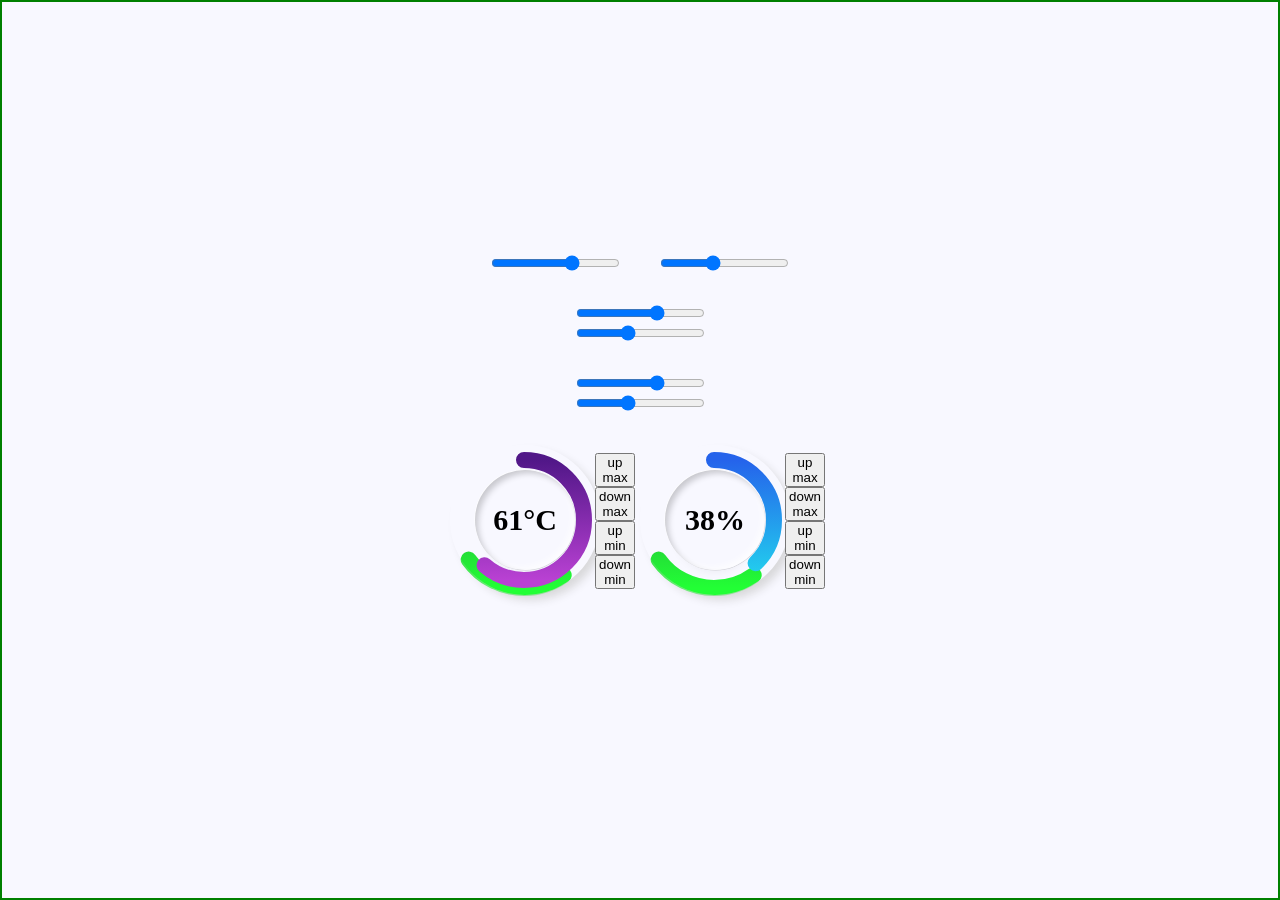
==== Biltong Maker/index.html @ a5699540 "Fixed flex and added safe range settings" ====
<!DOCTYPE html>
<html lang="en">
<head>
    <meta charset="UTF-8">
    <meta name="viewport" content="width=device-width, initial-scale=1.0">
    <title>Radial Progress Bar</title>

    <link rel="stylesheet" href="styles.css">
    <script defer src="script.js"></script>
</head>

<body>
    <div class="controls">
        <div class="control">
            <input
                type="range"
                min="0.01"
                max="100.5"
                value="65"
                class="slider"
                id="slider1">
        </div>

        <div class="control">
            <input
                type="range"
                min="0.01"
                max="100.5"
                value="40"
                class="slider"
                id="slider2">
        </div>
    </div>
    
    <div class="controlsMin">
        <div class="control">
            <input
                type="range"
                min="0.01"
                max="100.5"
                value="65"
                class="slider"
                id="slider1-2">
        </div>

        <div class="control">
            <input
                type="range"
                min="0.01"
                max="100.5"
                value="40"
                class="slider"
                id="slider2-2">
        </div>
    </div>
    
    <div class="controlsMin">
        <div class="control">
            <input
                type="range"
                min="0.01"
                max="100.5"
                value="65"
                class="slider"
                id="slider1-3">
        </div>

        <div class="control">
            <input
                type="range"
                min="0.01"
                max="100.5"
                value="40"
                class="slider"
                id="slider2-3">
        </div>
    </div>

    <div class="bars">
        <div class="main-progress">
            <div class="skill" data-index="0">

                <div class="outer">
                    <div class="inner">
                        <div class="number">65%</div>
                    </div>
                </div>

                <svg class="progress-svg" xmlns="http://www.w3.org/2000/svg" width="200" height="200" viewBox="0 0 200 200">
                    <defs>
                        <linearGradient id="GradientColor1">
                            <stop offset="0%" stop-color="#b941d3"/>
                            <stop offset="100%" stop-color="#511788"/>
                        </linearGradient>
                    </defs>

                    <circle
                        cx="100"
                        cy="100"
                        r="75"
                        stroke-linecap="round"
                        stroke="url(#GradientColor1)"/>
                </svg>
				
				<svg class="safe-svg" xmlns="http://www.w3.org/2000/svg" width="200" height="200" viewBox="0 0 200 200">
                    <defs>
                        <linearGradient id="GradientColorSafe1">
                            <stop offset="0%" stop-color="#22ff35"/>
                            <stop offset="100%" stop-color="#27843c"/>
                        </linearGradient>
                    </defs>

                    <circle
						cx="100"
						cy="100"
						r="85"
						stroke-linecap="round"
						stroke="url(#GradientColorSafe1)"/>
                </svg>
            </div>
            
            <div class="progressControls">
                <button class="upMax">up max</button>
                <button class="downMax">down max</button>
                <button class="upMin">up min</button>
                <button class="downMin">down min</button>
            </div>
        </div>

        <div class="main-progress">         
            <div class="skill" data-index="1"> 
                <div class="outer">
                    <div class="inner">
                        <div class="number">40%</div>
                    </div>
                </div>

                <svg class="progress-svg" xmlns="http://www.w3.org/2000/svg"
                     width="200" height="200" viewBox="0 0 200 200">

                    <defs>
                        <linearGradient id="GradientColor2">
                            <stop offset="0%" stop-color="#22d3ee"/>
                            <stop offset="100%" stop-color="#2563eb"/>
                        </linearGradient>
                    </defs>

                    <circle
                        cx="100"
                        cy="100"
                        r="75"
                        stroke-linecap="round"
                        stroke="url(#GradientColor2)"/>
                </svg>

                <svg class="safe-svg" xmlns="http://www.w3.org/2000/svg"
                     width="200" height="200" viewBox="0 0 200 200">

                    <defs>
                        <linearGradient id="GradientColorSafe2">
                            <stop offset="0%" stop-color="#22ff35"/>
                            <stop offset="100%" stop-color="#27843c"/>
                        </linearGradient>
                    </defs>

                    <circle
                        cx="100"
                        cy="100"
                        r="85"
                        stroke-linecap="round"
                        stroke="url(#GradientColorSafe2)"/>
                </svg>
            </div>
            
            <div class="progressControls">
                <button class="upMax">up max</button>
                <button class="downMax">down max</button>
                <button class="upMin">up min</button>
                <button class="downMin">down min</button>
            </div>
        </div>
    </div>
</body>
</html>
---- Biltong Maker/styles.css ----
*{
    margin: 0;
    padding: 0;
    box-sizing: border-box;
}

body
{
    border: 2px solid green;
    background-color: ghostwhite;
    height: 100vh;
    display: flex;
    flex-direction: column;
    align-items: center;
    justify-content: center;
    gap: 30px;
}

.controls
{
    display: flex;
    gap: 40px;
}

.bars
{
    display: flex;
    flex-wrap: wrap;
    justify-self: center;
    align-items: center;
    justify-content: center;
}

.progressbar
{
    display: flex;
    flex-direction: column;
    align-items: center;
    gap: 10px;
}

.skill{
    width: 110px;
    height: 200px;
    position: relative;
    overflow: visible;
}

.skill svg{
    position: absolute;
    width: 160px;
    height: 160px;
    transform: rotate(-90deg) translateX(5px) translateY(-6px);
}

.skill .progress-svg{
    z-index: 3;
}

.skill .safe-svg{
    z-index: 1;
}

.outer
{
    width: 150px;
    height: 150px;

    display: flex;
    justify-content: center;
    align-items: center;

    border-radius: 50%;
    position: absolute;
    z-index: 2;

    box-shadow:
        6px 6px 10px -1px rgba(0,0,0,0.15),
        6px 6px 10px -1px rgba(255,255,255,0.7);
}

.inner
{
    height: 100px;
    width: 100px;
    border-radius: 50%;
    display: flex;
    align-items: center;
    justify-content: center;
    box-shadow:
        inset 4px 4px 6px -1px rgba(0,0,0,0.2), 
        inset -4px -4px 6px -1px rgba(255,255,255,0.7), 
        -0.5px -0.5px 0px rgba(255,255,255,1), 
        0.5px 0.5px 0px rgba(0,0,0,0.15),
        0px 12px 10px -10px rgba(0,0,0,0.05);
}

.number{
    font-weight: 600;
    color: black;
    font-size: 30px;
}


circle{
    fill: none;
    stroke-width: 20px;
    stroke-dasharray: 440;
    stroke-dashoffset: 440;
    stroke-linecap: round;
    justify-content: center;
}

.main-progress
{
    display: flex;
    width: 190px;
}

.progressControls {   
    width: 40px;
    height: 60px;
    z-index: 3;
    border-radius: 10%;
    background-color: white;
    transform: translateX(35px) translateY(8px);
}
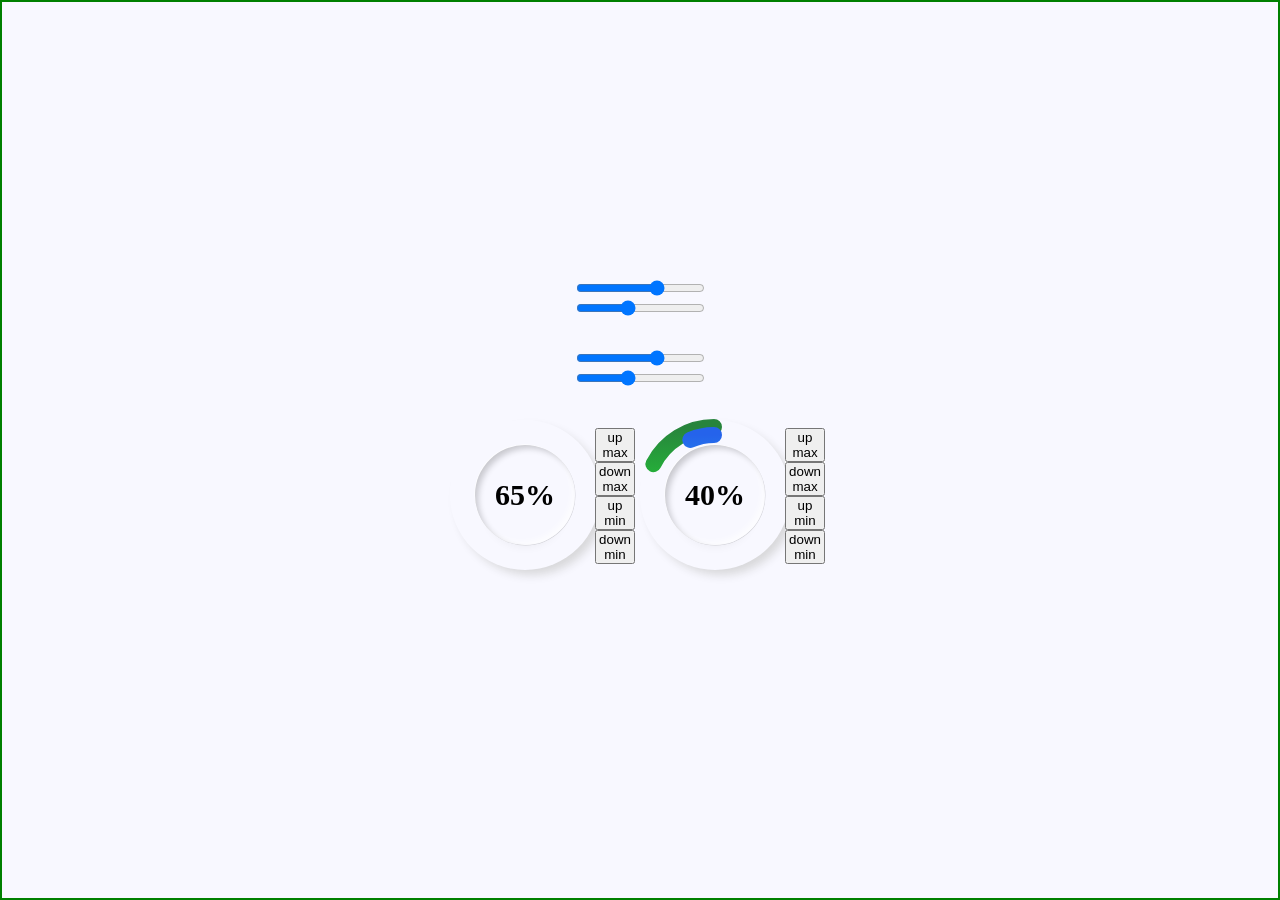
==== commit 104298a1: "Working on it responding to data out of range" ====
--- a/Biltong Maker/index.html
+++ b/Biltong Maker/index.html
@@ -10,28 +10,6 @@
 </head>
 
 <body>
-    <div class="controls">
-        <div class="control">
-            <input
-                type="range"
-                min="0.01"
-                max="100.5"
-                value="65"
-                class="slider"
-                id="slider1">
-        </div>
-
-        <div class="control">
-            <input
-                type="range"
-                min="0.01"
-                max="100.5"
-                value="40"
-                class="slider"
-                id="slider2">
-        </div>
-    </div>
-    
     <div class="controlsMin">
         <div class="control">
             <input
--- a/Biltong Maker/styles.css
+++ b/Biltong Maker/styles.css
@@ -90,9 +90,9 @@
     box-shadow:
         inset 4px 4px 6px -1px rgba(0,0,0,0.2), 
         inset -4px -4px 6px -1px rgba(255,255,255,0.7), 
-        -0.5px -0.5px 0px rgba(255,255,255,1), 
-        0.5px 0.5px 0px rgba(0,0,0,0.15),
-        0px 12px 10px -10px rgba(0,0,0,0.05);
+        -0.5px -0.5px 0 rgba(255,255,255,1), 
+        0.5px 0.5px 0 rgba(0,0,0,0.15),
+        0 12px 10px -10px rgba(0,0,0,0.05);
 }
 
 .number{
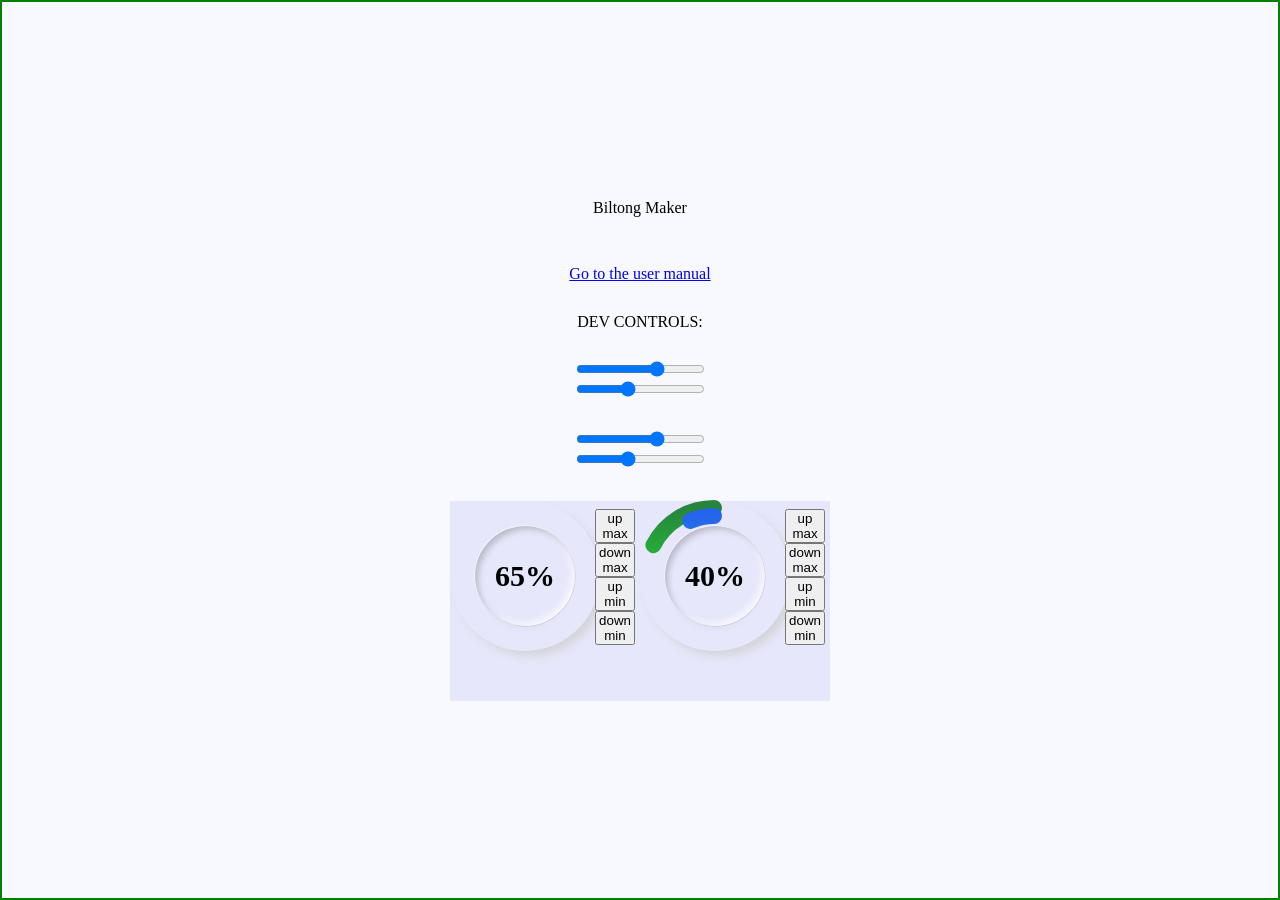
==== commit 2ce5ea14: "Added second page, user manual" ====
--- a/Biltong Maker/index.html
+++ b/Biltong Maker/index.html
@@ -4,13 +4,18 @@
     <meta charset="UTF-8">
     <meta name="viewport" content="width=device-width, initial-scale=1.0">
     <title>Radial Progress Bar</title>
-
+<!-- HAN COMMENT - what are the stylesheet and javascript links for & what does defer do for when the javascript file is read vs html file - HAN COMMENT -->
     <link rel="stylesheet" href="styles.css">
     <script defer src="script.js"></script>
 </head>
 
 <body>
+    Biltong Maker
+    <br><br>
+    <a href="usermanual.html">Go to the user manual</a>
+    DEV CONTROLS:
     <div class="controlsMin">
+		<!-- HAN COMMENT - what is this slider for? - HAN COMMENT -->
         <div class="control">
             <input
                 type="range"
@@ -20,7 +25,7 @@
                 class="slider"
                 id="slider1-2">
         </div>
-
+<!-- HAN COMMENT - what is this slider for? - HAN COMMENT -->
         <div class="control">
             <input
                 type="range"
@@ -33,6 +38,7 @@
     </div>
     
     <div class="controlsMin">
+		<!-- HAN COMMENT - what is this slider for? - HAN COMMENT -->
         <div class="control">
             <input
                 type="range"
@@ -42,7 +48,7 @@
                 class="slider"
                 id="slider1-3">
         </div>
-
+<!-- HAN COMMENT - what is this slider for? - HAN COMMENT -->
         <div class="control">
             <input
                 type="range"
@@ -54,6 +60,7 @@
         </div>
     </div>
 
+	<!-- HAN COMMENT - either a big comment here explaining the bars or several to explain the main-progress sections - HAN COMMENT -->
     <div class="bars">
         <div class="main-progress">
             <div class="skill" data-index="0">
@@ -159,4 +166,4 @@
         </div>
     </div>
 </body>
-</html>+</html>
--- a/Biltong Maker/styles.css
+++ b/Biltong Maker/styles.css
@@ -1,3 +1,6 @@
+/*
+HAN COMMENT I would do some comments for larger blocks of code, so a big comment saying what circle, main progress, etc are all styling
+*/
 *{
     margin: 0;
     padding: 0;
@@ -24,6 +27,7 @@
 
 .bars
 {
+    background-color: rgba(0,0,200,0.07);
     display: flex;
     flex-wrap: wrap;
     justify-self: center;
@@ -124,4 +128,4 @@
     border-radius: 10%;
     background-color: white;
     transform: translateX(35px) translateY(8px);
-}+}
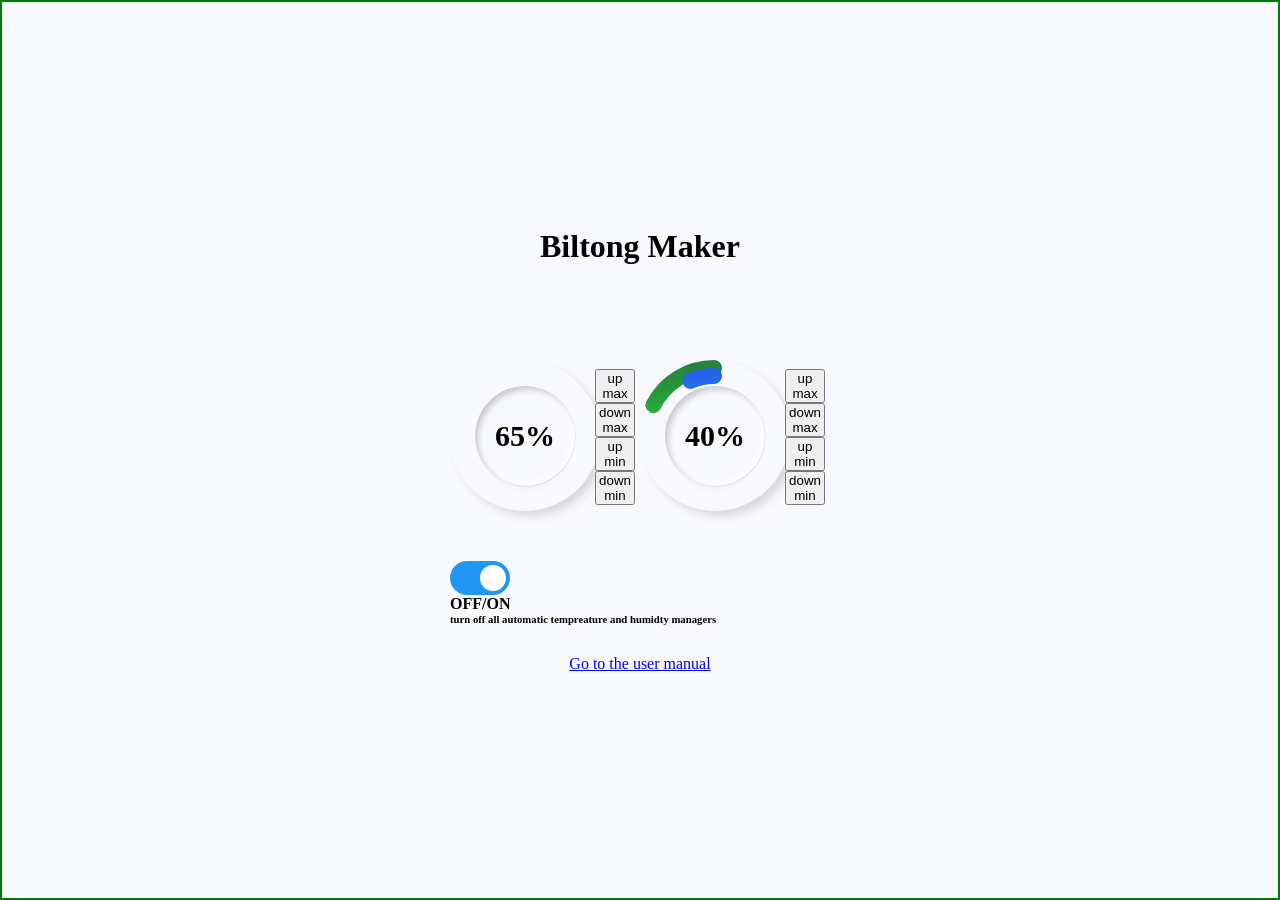
==== commit e044f8d4: "Added in on/off button NOT FUNCTIONAL YET" ====
--- a/Biltong Maker/index.html
+++ b/Biltong Maker/index.html
@@ -10,13 +10,12 @@
 </head>
 
 <body>
-    Biltong Maker
+    <h1>Biltong Maker</h1>
     <br><br>
-    <a href="usermanual.html">Go to the user manual</a>
-    DEV CONTROLS:
+    <!--DEV CONTROLS:
     <div class="controlsMin">
 		<!-- HAN COMMENT - what is this slider for? - HAN COMMENT -->
-        <div class="control">
+        <!--<div class="control">
             <input
                 type="range"
                 min="0.01"
@@ -26,7 +25,7 @@
                 id="slider1-2">
         </div>
 <!-- HAN COMMENT - what is this slider for? - HAN COMMENT -->
-        <div class="control">
+        <!--<div class="control">
             <input
                 type="range"
                 min="0.01"
@@ -39,7 +38,7 @@
     
     <div class="controlsMin">
 		<!-- HAN COMMENT - what is this slider for? - HAN COMMENT -->
-        <div class="control">
+        <!--<div class="control">
             <input
                 type="range"
                 min="0.01"
@@ -49,7 +48,7 @@
                 id="slider1-3">
         </div>
 <!-- HAN COMMENT - what is this slider for? - HAN COMMENT -->
-        <div class="control">
+        <!--<div class="control">
             <input
                 type="range"
                 min="0.01"
@@ -58,112 +57,124 @@
                 class="slider"
                 id="slider2-3">
         </div>
-    </div>
+    </div> -->
+    
+    <div>
+        <!-- HAN COMMENT - either a big comment here explaining the bars or several to explain the main-progress sections - HAN COMMENT -->
+        <div class="bars">
+            <div class="main-progress">
+                <div class="skill" data-index="0">
 
-	<!-- HAN COMMENT - either a big comment here explaining the bars or several to explain the main-progress sections - HAN COMMENT -->
-    <div class="bars">
-        <div class="main-progress">
-            <div class="skill" data-index="0">
+                    <div class="outer">
+                        <div class="inner">
+                            <div class="number">65%</div>
+                        </div>
+                    </div>
 
-                <div class="outer">
-                    <div class="inner">
-                        <div class="number">65%</div>
-                    </div>
+                    <svg class="progress-svg" xmlns="http://www.w3.org/2000/svg" width="200" height="200" viewBox="0 0 200 200">
+                        <defs>
+                            <linearGradient id="GradientColor1">
+                                <stop offset="0%" stop-color="#b941d3"/>
+                                <stop offset="100%" stop-color="#511788"/>
+                            </linearGradient>
+                        </defs>
+
+                        <circle
+                            cx="100"
+                            cy="100"
+                            r="75"
+                            stroke-linecap="round"
+                            stroke="url(#GradientColor1)"/>
+                    </svg>
+
+                    <svg class="safe-svg" xmlns="http://www.w3.org/2000/svg" width="200" height="200" viewBox="0 0 200 200">
+                        <defs>
+                            <linearGradient id="GradientColorSafe1">
+                                <stop offset="0%" stop-color="#22ff35"/>
+                                <stop offset="100%" stop-color="#27843c"/>
+                            </linearGradient>
+                        </defs>
+
+                        <circle
+                            cx="100"
+                            cy="100"
+                            r="85"
+                            stroke-linecap="round"
+                            stroke="url(#GradientColorSafe1)"/>
+                    </svg>
                 </div>
 
-                <svg class="progress-svg" xmlns="http://www.w3.org/2000/svg" width="200" height="200" viewBox="0 0 200 200">
-                    <defs>
-                        <linearGradient id="GradientColor1">
-                            <stop offset="0%" stop-color="#b941d3"/>
-                            <stop offset="100%" stop-color="#511788"/>
-                        </linearGradient>
-                    </defs>
+                <div class="progressControls">
+                    <button class="upMax">up max</button>
+                    <button class="downMax">down max</button>
+                    <button class="upMin">up min</button>
+                    <button class="downMin">down min</button>
+                </div>
+            </div>
 
-                    <circle
-                        cx="100"
-                        cy="100"
-                        r="75"
-                        stroke-linecap="round"
-                        stroke="url(#GradientColor1)"/>
-                </svg>
-				
-				<svg class="safe-svg" xmlns="http://www.w3.org/2000/svg" width="200" height="200" viewBox="0 0 200 200">
-                    <defs>
-                        <linearGradient id="GradientColorSafe1">
-                            <stop offset="0%" stop-color="#22ff35"/>
-                            <stop offset="100%" stop-color="#27843c"/>
-                        </linearGradient>
-                    </defs>
+            <div class="main-progress">         
+                <div class="skill" data-index="1"> 
+                    <div class="outer">
+                        <div class="inner">
+                            <div class="number">40%</div>
+                        </div>
+                    </div>
 
-                    <circle
-						cx="100"
-						cy="100"
-						r="85"
-						stroke-linecap="round"
-						stroke="url(#GradientColorSafe1)"/>
-                </svg>
-            </div>
-            
-            <div class="progressControls">
-                <button class="upMax">up max</button>
-                <button class="downMax">down max</button>
-                <button class="upMin">up min</button>
-                <button class="downMin">down min</button>
+                    <svg class="progress-svg" xmlns="http://www.w3.org/2000/svg"
+                         width="200" height="200" viewBox="0 0 200 200">
+
+                        <defs>
+                            <linearGradient id="GradientColor2">
+                                <stop offset="0%" stop-color="#22d3ee"/>
+                                <stop offset="100%" stop-color="#2563eb"/>
+                            </linearGradient>
+                        </defs>
+
+                        <circle
+                            cx="100"
+                            cy="100"
+                            r="75"
+                            stroke-linecap="round"
+                            stroke="url(#GradientColor2)"/>
+                    </svg>
+
+                    <svg class="safe-svg" xmlns="http://www.w3.org/2000/svg"
+                         width="200" height="200" viewBox="0 0 200 200">
+
+                        <defs>
+                            <linearGradient id="GradientColorSafe2">
+                                <stop offset="0%" stop-color="#22ff35"/>
+                                <stop offset="100%" stop-color="#27843c"/>
+                            </linearGradient>
+                        </defs>
+
+                        <circle
+                            cx="100"
+                            cy="100"
+                            r="85"
+                            stroke-linecap="round"
+                            stroke="url(#GradientColorSafe2)"/>
+                    </svg>
+                </div>
+
+                <div class="progressControls">
+                    <button class="upMax">up max</button>
+                    <button class="downMax">down max</button>
+                    <button class="upMin">up min</button>
+                    <button class="downMin">down min</button>
+                </div>
             </div>
         </div>
-
-        <div class="main-progress">         
-            <div class="skill" data-index="1"> 
-                <div class="outer">
-                    <div class="inner">
-                        <div class="number">40%</div>
-                    </div>
-                </div>
-
-                <svg class="progress-svg" xmlns="http://www.w3.org/2000/svg"
-                     width="200" height="200" viewBox="0 0 200 200">
-
-                    <defs>
-                        <linearGradient id="GradientColor2">
-                            <stop offset="0%" stop-color="#22d3ee"/>
-                            <stop offset="100%" stop-color="#2563eb"/>
-                        </linearGradient>
-                    </defs>
-
-                    <circle
-                        cx="100"
-                        cy="100"
-                        r="75"
-                        stroke-linecap="round"
-                        stroke="url(#GradientColor2)"/>
-                </svg>
-
-                <svg class="safe-svg" xmlns="http://www.w3.org/2000/svg"
-                     width="200" height="200" viewBox="0 0 200 200">
-
-                    <defs>
-                        <linearGradient id="GradientColorSafe2">
-                            <stop offset="0%" stop-color="#22ff35"/>
-                            <stop offset="100%" stop-color="#27843c"/>
-                        </linearGradient>
-                    </defs>
-
-                    <circle
-                        cx="100"
-                        cy="100"
-                        r="85"
-                        stroke-linecap="round"
-                        stroke="url(#GradientColorSafe2)"/>
-                </svg>
-            </div>
-            
-            <div class="progressControls">
-                <button class="upMax">up max</button>
-                <button class="downMax">down max</button>
-                <button class="upMin">up min</button>
-                <button class="downMin">down min</button>
-            </div>
+    
+        <div>
+            <label class="toggle-switch">
+                  <input type="checkbox" id="toggle-trigger" checked>
+                  <span class="slider"></span>
+            </label>
+            <h4>OFF/ON</h4>  <h6>turn off all automatic tempreature and humidty managers</h6>
         </div>
     </div>
+    
+    <a href="usermanual.html">Go to the user manual</a>
 </body>
 </html>
--- a/Biltong Maker/styles.css
+++ b/Biltong Maker/styles.css
@@ -27,7 +27,6 @@
 
 .bars
 {
-    background-color: rgba(0,0,200,0.07);
     display: flex;
     flex-wrap: wrap;
     justify-self: center;
@@ -129,3 +128,60 @@
     background-color: white;
     transform: translateX(35px) translateY(8px);
 }
+
+/* Container for the toggle switch */
+.toggle-switch {
+  position: relative;
+  display: inline-block;
+  width: 60px;
+  height: 34px;
+}
+
+/* Hide the default browser checkbox */
+.toggle-switch input {
+  opacity: 0;
+  width: 0;
+  height: 0;
+}
+
+/* The slider track background */
+.slider {
+  position: absolute;
+  cursor: pointer;
+  top: 0;
+  left: 0;
+  right: 0;
+  bottom: 0;
+  background-color: #ccc;
+  border-radius: 34px;
+  transition: background-color 0.3s ease;
+}
+
+/* The circular thumb (the moving knob) */
+.slider::before {
+  content: "";
+  position: absolute;
+  height: 26px;
+  width: 26px;
+  left: 4px;
+  bottom: 4px;
+  background-color: white;
+  border-radius: 50%;
+  transition: transform 0.3s ease;
+}
+
+/* Background color changes when the checkbox is checked */
+.toggle-switch input:checked + .slider {
+  background-color: #2196F3; /* Modern Blue */
+}
+
+/* Moves the knob to the right when checked */
+.toggle-switch input:checked + .slider::before {
+  transform: translateX(26px);
+}
+
+/* Optional: Add focus indicator outlines for keyboard accessibility */
+.toggle-switch input:focus-visible + .slider {
+  box-shadow: 0 0 5px #2196F3;
+}
+
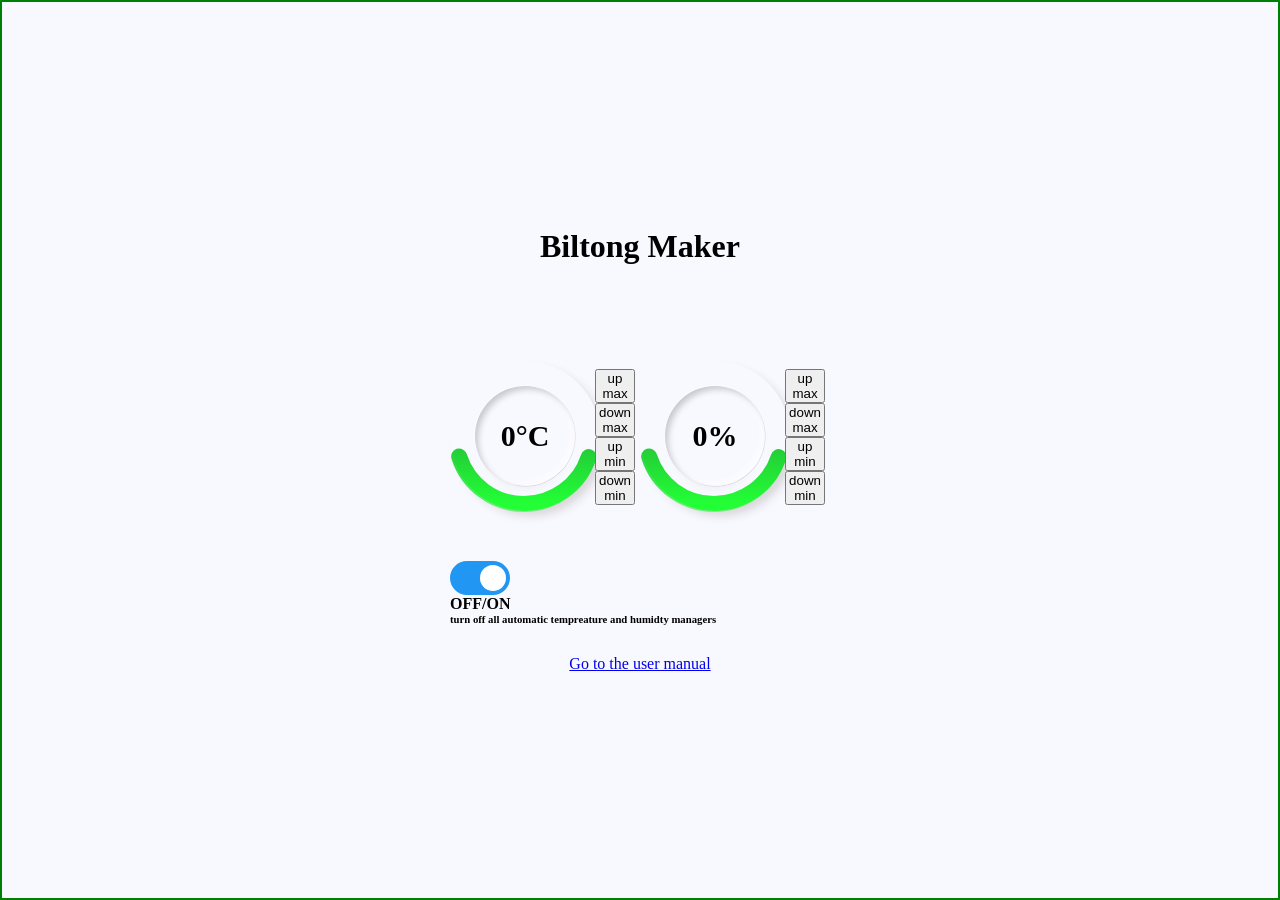
==== commit 02769d4c: "Fixed bugs" ====
--- a/Biltong Maker/index.html
+++ b/Biltong Maker/index.html
@@ -1,4 +1,4 @@
-<!DOCTYPE html>
+ <!DOCTYPE html>
 <html lang="en">
 <head>
     <meta charset="UTF-8">
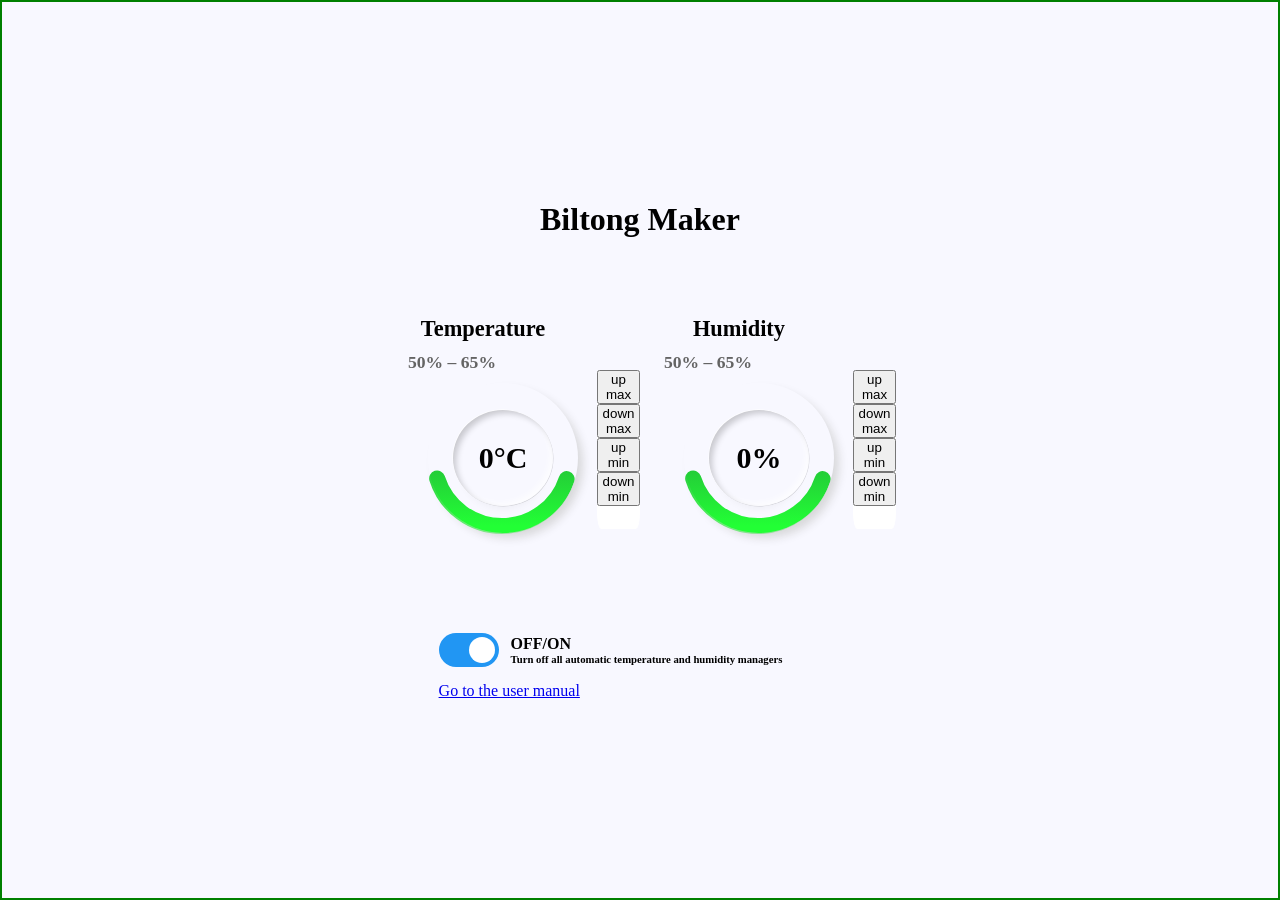
==== commit 7dbff774: "Changed alignments and added numerical range print out" ====
--- a/Biltong Maker/index.html
+++ b/Biltong Maker/index.html
@@ -11,97 +11,59 @@
 
 <body>
     <h1>Biltong Maker</h1>
-    <br><br>
-    <!--DEV CONTROLS:
-    <div class="controlsMin">
-		<!-- HAN COMMENT - what is this slider for? - HAN COMMENT -->
-        <!--<div class="control">
-            <input
-                type="range"
-                min="0.01"
-                max="100.5"
-                value="65"
-                class="slider"
-                id="slider1-2">
-        </div>
-<!-- HAN COMMENT - what is this slider for? - HAN COMMENT -->
-        <!--<div class="control">
-            <input
-                type="range"
-                min="0.01"
-                max="100.5"
-                value="40"
-                class="slider"
-                id="slider2-2">
-        </div>
-    </div>
-    
-    <div class="controlsMin">
-		<!-- HAN COMMENT - what is this slider for? - HAN COMMENT -->
-        <!--<div class="control">
-            <input
-                type="range"
-                min="0.01"
-                max="100.5"
-                value="65"
-                class="slider"
-                id="slider1-3">
-        </div>
-<!-- HAN COMMENT - what is this slider for? - HAN COMMENT -->
-        <!--<div class="control">
-            <input
-                type="range"
-                min="0.01"
-                max="100.5"
-                value="40"
-                class="slider"
-                id="slider2-3">
-        </div>
-    </div> -->
-    
-    <div>
+    <br>
+    <div class="dashboard">
         <!-- HAN COMMENT - either a big comment here explaining the bars or several to explain the main-progress sections - HAN COMMENT -->
         <div class="bars">
             <div class="main-progress">
-                <div class="skill" data-index="0">
-
-                    <div class="outer">
-                        <div class="inner">
-                            <div class="number">65%</div>
-                        </div>
+                <div class="progress-content">
+                    <h2 class="progress-title">Temperature</h2>
+                    
+                    <div class="range-display" id="temp-range">
+                        50% – 65%
                     </div>
 
-                    <svg class="progress-svg" xmlns="http://www.w3.org/2000/svg" width="200" height="200" viewBox="0 0 200 200">
-                        <defs>
-                            <linearGradient id="GradientColor1">
-                                <stop offset="0%" stop-color="#b941d3"/>
-                                <stop offset="100%" stop-color="#511788"/>
-                            </linearGradient>
-                        </defs>
+                    <div class="skill" data-index="0">
 
-                        <circle
-                            cx="100"
-                            cy="100"
-                            r="75"
-                            stroke-linecap="round"
-                            stroke="url(#GradientColor1)"/>
-                    </svg>
+                        <div class="outer">
+                            <div class="inner">
+                                <div class="number">65%</div>
+                            </div>
+                        </div>
 
-                    <svg class="safe-svg" xmlns="http://www.w3.org/2000/svg" width="200" height="200" viewBox="0 0 200 200">
-                        <defs>
-                            <linearGradient id="GradientColorSafe1">
-                                <stop offset="0%" stop-color="#22ff35"/>
-                                <stop offset="100%" stop-color="#27843c"/>
-                            </linearGradient>
-                        </defs>
+                        <svg class="progress-svg" xmlns="http://www.w3.org/2000/svg" width="200" height="200" viewBox="0 0 200 200">
+                            <defs>
+                                <linearGradient id="GradientColor1">
+                                    <stop offset="0%" stop-color="#b941d3"/>
+                                    <stop offset="100%" stop-color="#511788"/>
+                                </linearGradient>
+                            </defs>
 
-                        <circle
-                            cx="100"
-                            cy="100"
-                            r="85"
-                            stroke-linecap="round"
-                            stroke="url(#GradientColorSafe1)"/>
-                    </svg>
+                            <circle
+                                cx="100"
+                                cy="100"
+                                r="75"
+                                stroke-linecap="round"
+                                stroke="url(#GradientColor1)"/>
+                        </svg>
+
+
+                        <svg class="safe-svg" xmlns="http://www.w3.org/2000/svg" width="200" height="200" viewBox="0 0 200 200">
+                            <defs>
+                                <linearGradient id="GradientColorSafe1">
+                                    <stop offset="0%" stop-color="#22ff35"/>
+                                    <stop offset="100%" stop-color="#27843c"/>
+                                </linearGradient>
+                            </defs>
+
+                            <circle
+                                cx="100"
+                                cy="100"
+                                r="85"
+                                stroke-linecap="round"
+                                stroke="url(#GradientColorSafe1)"/>
+                        </svg>
+                    </div>  
                 </div>
 
                 <div class="progressControls">
@@ -112,49 +74,55 @@
                 </div>
             </div>
 
-            <div class="main-progress">         
-                <div class="skill" data-index="1"> 
-                    <div class="outer">
-                        <div class="inner">
-                            <div class="number">40%</div>
-                        </div>
+            <div class="main-progress">
+                <div class="progress-content">
+                    <h2 class="progress-title">Humidity</h2>
+
+                    <div class="range-display" id="humidity-range">
+                        50% – 65%
                     </div>
 
-                    <svg class="progress-svg" xmlns="http://www.w3.org/2000/svg"
-                         width="200" height="200" viewBox="0 0 200 200">
+                    <div class="skill" data-index="1">
+                        <div class="outer">
+                            <div class="inner">
+                                <div class="number">40%</div>
+                            </div>
+                        </div>
 
-                        <defs>
-                            <linearGradient id="GradientColor2">
-                                <stop offset="0%" stop-color="#22d3ee"/>
-                                <stop offset="100%" stop-color="#2563eb"/>
-                            </linearGradient>
-                        </defs>
+                        <svg class="progress-svg" xmlns="http://www.w3.org/2000/svg"
+                             width="200" height="200" viewBox="0 0 200 200">
+                            <defs>
+                                <linearGradient id="GradientColor2">
+                                    <stop offset="0%" stop-color="#22d3ee"/>
+                                    <stop offset="100%" stop-color="#2563eb"/>
+                                </linearGradient>
+                            </defs>
 
-                        <circle
-                            cx="100"
-                            cy="100"
-                            r="75"
-                            stroke-linecap="round"
-                            stroke="url(#GradientColor2)"/>
-                    </svg>
+                            <circle
+                                cx="100"
+                                cy="100"
+                                r="75"
+                                stroke-linecap="round"
+                                stroke="url(#GradientColor2)"/>
+                        </svg>
 
-                    <svg class="safe-svg" xmlns="http://www.w3.org/2000/svg"
-                         width="200" height="200" viewBox="0 0 200 200">
+                        <svg class="safe-svg" xmlns="http://www.w3.org/2000/svg"
+                             width="200" height="200" viewBox="0 0 200 200">
+                            <defs>
+                                <linearGradient id="GradientColorSafe2">
+                                    <stop offset="0%" stop-color="#22ff35"/>
+                                    <stop offset="100%" stop-color="#27843c"/>
+                                </linearGradient>
+                            </defs>
 
-                        <defs>
-                            <linearGradient id="GradientColorSafe2">
-                                <stop offset="0%" stop-color="#22ff35"/>
-                                <stop offset="100%" stop-color="#27843c"/>
-                            </linearGradient>
-                        </defs>
-
-                        <circle
-                            cx="100"
-                            cy="100"
-                            r="85"
-                            stroke-linecap="round"
-                            stroke="url(#GradientColorSafe2)"/>
-                    </svg>
+                            <circle
+                                cx="100"
+                                cy="100"
+                                r="85"
+                                stroke-linecap="round"
+                                stroke="url(#GradientColorSafe2)"/>
+                        </svg>
+                    </div>
                 </div>
 
                 <div class="progressControls">
@@ -165,16 +133,23 @@
                 </div>
             </div>
         </div>
-    
-        <div>
-            <label class="toggle-switch">
-                  <input type="checkbox" id="toggle-trigger" checked>
-                  <span class="slider"></span>
-            </label>
-            <h4>OFF/ON</h4>  <h6>turn off all automatic tempreature and humidty managers</h6>
-        </div>
     </div>
     
-    <a href="usermanual.html">Go to the user manual</a>
+    <div class="bottom-controls">
+        <div class="toggle-section">
+            <label class="toggle-switch">
+                <input type="checkbox" id="toggle-trigger" checked>
+                <span class="slider"></span>
+            </label>
+
+            <div>
+                <h4>OFF/ON</h4>
+                <h6>Turn off all automatic temperature and humidity managers</h6>
+            </div>
+        </div>
+
+        <a href="usermanual.html">Go to the user manual</a>
+    </div>
+    
 </body>
 </html>
--- a/Biltong Maker/styles.css
+++ b/Biltong Maker/styles.css
@@ -25,13 +25,11 @@
     gap: 40px;
 }
 
-.bars
-{
+.bars {
     display: flex;
     flex-wrap: wrap;
-    justify-self: center;
-    align-items: center;
-    justify-content: center;
+    justify-content: center;
+    align-items: center;
 }
 
 .progressbar
@@ -82,9 +80,23 @@
         6px 6px 10px -1px rgba(255,255,255,0.7);
 }
 
+.progress-title {
+    text-align: center;
+    font-size: 1.4rem;
+}
+
+.range-display {
+    width: 150px;
+    text-align: left;
+    font-size: 1.1rem;
+    font-weight: 600;
+    color: #646464;
+    white-space: nowrap;
+}
+
 .inner
 {
-    height: 100px;
+    height: 96px;
     width: 100px;
     border-radius: 50%;
     display: flex;
@@ -114,19 +126,30 @@
     justify-content: center;
 }
 
-.main-progress
-{
-    display: flex;
-    width: 190px;
-}
-
-.progressControls {   
-    width: 40px;
-    height: 60px;
+.main-progress {
+    display: flex;
+    align-items: center;
+    justify-content: center;
+    gap: 10px;
+    margin-left: 24px;
+    width: auto;
+}
+
+.progress-content {
+    display: flex;
+    flex-direction: column;
+    align-items: center;
+    gap: 10px;
+}
+
+.progressControls {
+    width: 43px;
+    height: 159px;
     z-index: 3;
     border-radius: 10%;
     background-color: white;
-    transform: translateX(35px) translateY(8px);
+    transform: none;
+    margin-left: 29px;
 }
 
 /* Container for the toggle switch */
@@ -170,6 +193,29 @@
   transition: transform 0.3s ease;
 }
 
+.dashboard {
+    width: fit-content;
+    margin: 0 auto;
+}
+
+
+.bottom-controls {
+    display: flex;
+    flex-direction: column;
+    align-items: flex-start;
+    gap: 15px;
+    margin-top: 20px;
+    margin-left: -59px;
+}
+
+/* Keep the toggle and its description together */
+.toggle-section {
+    display: flex;
+    align-items: center;
+    gap: 12px;
+    text-align: left;
+}
+
 /* Background color changes when the checkbox is checked */
 .toggle-switch input:checked + .slider {
   background-color: #2196F3; /* Modern Blue */
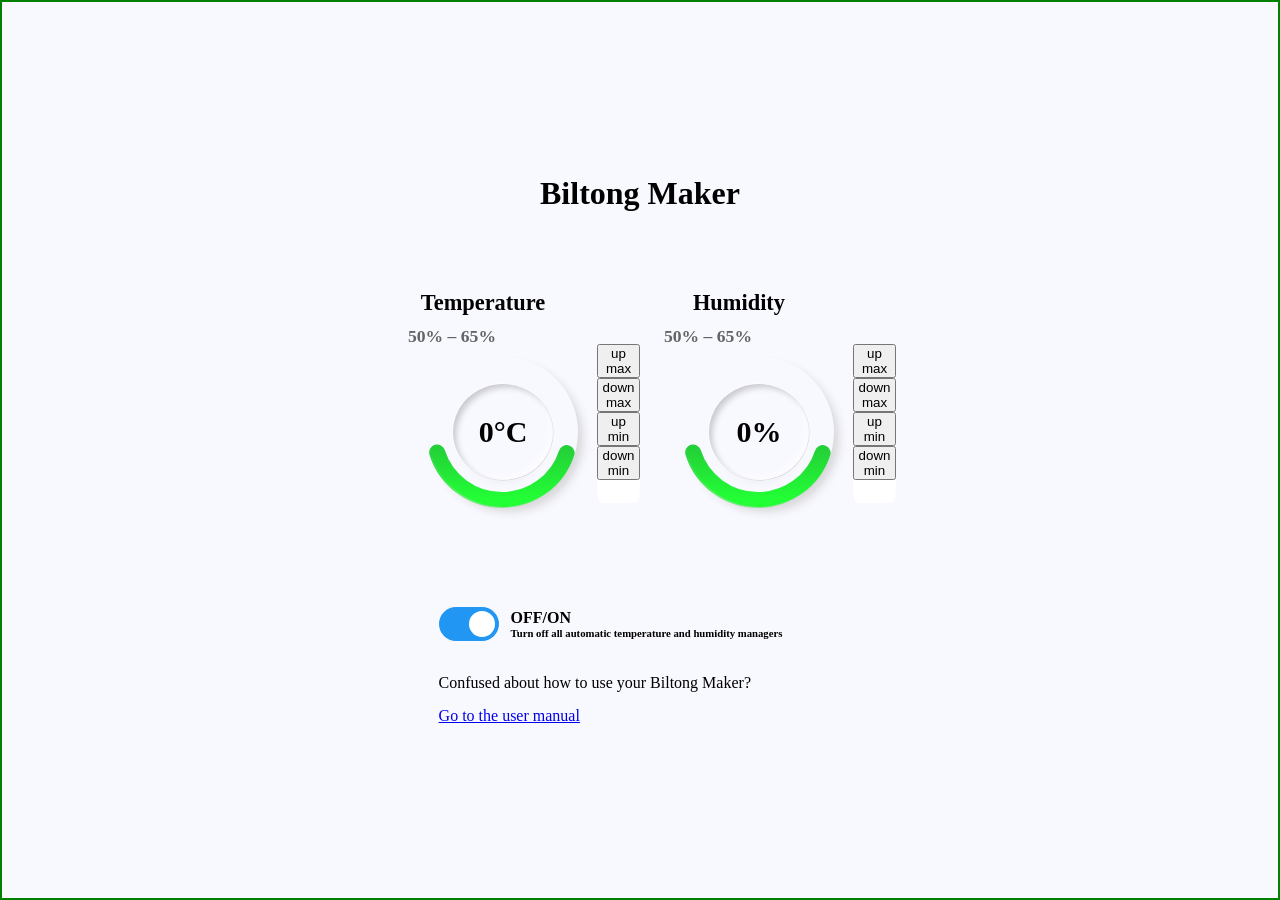
==== commit 4e2a5bbd: "Cleaned code, added comments" ====
--- a/Biltong Maker/index.html
+++ b/Biltong Maker/index.html
@@ -1,11 +1,12 @@
- <!DOCTYPE html>
+<!DOCTYPE html>
 <html lang="en">
 <head>
     <meta charset="UTF-8">
     <meta name="viewport" content="width=device-width, initial-scale=1.0">
     <title>Radial Progress Bar</title>
-<!-- HAN COMMENT - what are the stylesheet and javascript links for & what does defer do for when the javascript file is read vs html file - HAN COMMENT -->
+    <!--The stylesheet link connects the HTML to style.css which controls the visuals-->
     <link rel="stylesheet" href="styles.css">
+    <!--The script link connects the HTML to script.js which handles the websites functionality-->
     <script defer src="script.js"></script>
 </head>
 
@@ -13,7 +14,11 @@
     <h1>Biltong Maker</h1>
     <br>
     <div class="dashboard">
-        <!-- HAN COMMENT - either a big comment here explaining the bars or several to explain the main-progress sections - HAN COMMENT -->
+        <!-- This section contains the two main progress bar dispalys for temperature and humidity 
+        Each display is structured using nested div elements to organise its title, numerical reading, adjustable safe range and circcular progress graphics
+        The main progress SVG displays the current sensor reading, while the safe SVG highlights the desired range
+        The progressControls buttns allow the user to adjust the minimum and maximum thresholds for each measurement
+        Both displays are structured simmilarlry meaning they can eb styled consistently and managed by the javascript-->
         <div class="bars">
             <div class="main-progress">
                 <div class="progress-content">
@@ -135,6 +140,7 @@
         </div>
     </div>
     
+    <!-- This sections contains the ON/OFF toggle which lets users decide wether or not they want their biltong maker running alongside a link to the user manual-->
     <div class="bottom-controls">
         <div class="toggle-section">
             <label class="toggle-switch">
@@ -147,7 +153,8 @@
                 <h6>Turn off all automatic temperature and humidity managers</h6>
             </div>
         </div>
-
+        <br>
+        Confused about how to use your Biltong Maker?
         <a href="usermanual.html">Go to the user manual</a>
     </div>
     
--- a/Biltong Maker/styles.css
+++ b/Biltong Maker/styles.css
@@ -1,12 +1,11 @@
-/*
-HAN COMMENT I would do some comments for larger blocks of code, so a big comment saying what circle, main progress, etc are all styling
-*/
+/* This section sets the deafult styling for the entire webpage*/
 *{
     margin: 0;
     padding: 0;
     box-sizing: border-box;
 }
 
+/* This section styles the main webpage layout. It centers the content vertically and horizontally, alignes and spaces*/
 body
 {
     border: 2px solid green;
@@ -19,12 +18,14 @@
     gap: 30px;
 }
 
+/*This section use Flexbox to arrange the controls and progress displays.*/
 .controls
 {
     display: flex;
     gap: 40px;
 }
 
+
 .bars {
     display: flex;
     flex-wrap: wrap;
@@ -32,6 +33,7 @@
     align-items: center;
 }
 
+/* This section arranges each progress bar and its associated info vertically.*/
 .progressbar
 {
     display: flex;
@@ -40,6 +42,8 @@
     gap: 10px;
 }
 
+/* This section positions the SVG circles used for the temp and humidity progress displays*/
+/* The SVG elements are rotated so the progress begins at the top, while z-index controls which circle appears in front.*/
 .skill{
     width: 110px;
     height: 200px;
@@ -62,6 +66,7 @@
     z-index: 1;
 }
 
+/* This section styles the outer circular background behind each progress display. Flexbox centres its contents, border-radius creates the circular shape, and box shadow adds depth. */
 .outer
 {
     width: 150px;
@@ -94,6 +99,7 @@
     white-space: nowrap;
 }
 
+/*This section styles the inner circle that surrounds the numerical sensor reading. It centres the number and uses inset and outer shadows to create a depth appearance.*/
 .inner
 {
     height: 96px;
@@ -116,7 +122,7 @@
     font-size: 30px;
 }
 
-
+/* This section sets the appearance of the SVG circles*/
 circle{
     fill: none;
     stroke-width: 20px;
@@ -126,6 +132,7 @@
     justify-content: center;
 }
 
+/* These sections position the number progress display and controls alongside each other. They also style the area containing the buttons used to adjust the minimum and maxiumm thresholds*/
 .main-progress {
     display: flex;
     align-items: center;
@@ -218,7 +225,7 @@
 
 /* Background color changes when the checkbox is checked */
 .toggle-switch input:checked + .slider {
-  background-color: #2196F3; /* Modern Blue */
+  background-color: #2196F3;
 }
 
 /* Moves the knob to the right when checked */
